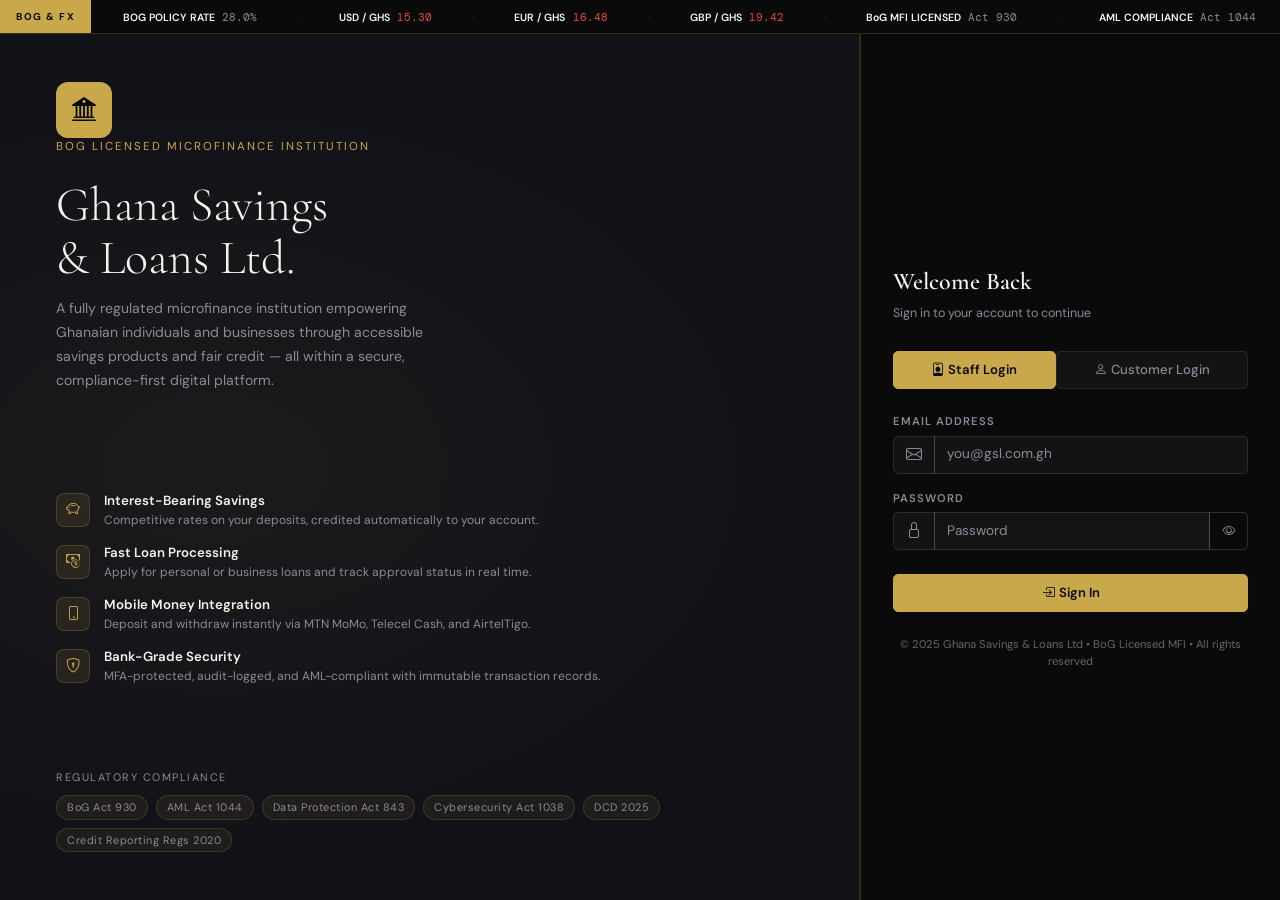
==== templates/index.html @ 499c1f35 "feat: loan officer commission system - dynamic rates, policies, UI - PATCH /loans/products/{id} - ad" ====
<!DOCTYPE html>
<html lang="en">
<head>
  <meta charset="UTF-8">
  <meta name="viewport" content="width=device-width, initial-scale=1">
  <title>Ghana Savings &amp; Loans — Secure Portal</title>
  <link href="https://cdn.jsdelivr.net/npm/bootstrap@5.3.2/dist/css/bootstrap.min.css" rel="stylesheet">
  <link href="https://cdn.jsdelivr.net/npm/bootstrap-icons@1.11.3/font/bootstrap-icons.min.css" rel="stylesheet">
  <link href="/static/css/style.css" rel="stylesheet">
  <style>
    body { background: var(--dark); }
  </style>
</head>
<body class="login-page-body">

<!-- Ticker Bar -->
<div class="ticker-bar">
  <div class="ticker-label">BOG &amp; FX</div>
  <div class="ticker-track">
    <div class="ticker-inner">
      <span class="tick-item"><span class="tick-sym">BOG POLICY RATE</span><span class="tick-val tick-nc">28.0%</span></span>
      <span class="tick-divider">·</span>
      <span class="tick-item"><span class="tick-sym">USD / GHS</span><span class="tick-val tick-dn">15.30</span></span>
      <span class="tick-divider">·</span>
      <span class="tick-item"><span class="tick-sym">EUR / GHS</span><span class="tick-val tick-dn">16.48</span></span>
      <span class="tick-divider">·</span>
      <span class="tick-item"><span class="tick-sym">GBP / GHS</span><span class="tick-val tick-dn">19.42</span></span>
      <span class="tick-divider">·</span>
      <span class="tick-item"><span class="tick-sym">BoG MFI LICENSED</span><span class="tick-val tick-nc">Act 930</span></span>
      <span class="tick-divider">·</span>
      <span class="tick-item"><span class="tick-sym">AML COMPLIANCE</span><span class="tick-val tick-nc">Act 1044</span></span>
      <span class="tick-divider">·</span>
      <span class="tick-item"><span class="tick-sym">DATA RESIDENCY</span><span class="tick-val tick-nc">Act 843</span></span>
      <span class="tick-divider">·</span>
      <span class="tick-item"><span class="tick-sym">CREDIT REPORTING</span><span class="tick-val tick-nc">Regs 2020</span></span>
      <span class="tick-divider">·</span>
      <span class="tick-item"><span class="tick-sym">CYBERSECURITY</span><span class="tick-val tick-nc">Act 1038</span></span>
      <span class="tick-divider">·</span>
      <span class="tick-item"><span class="tick-sym">DCD</span><span class="tick-val tick-nc">2025 COMPLIANT</span></span>
      <span class="tick-divider">·</span>
      <!-- Duplicate for seamless loop -->
      <span class="tick-item"><span class="tick-sym">BOG POLICY RATE</span><span class="tick-val tick-nc">28.0%</span></span>
      <span class="tick-divider">·</span>
      <span class="tick-item"><span class="tick-sym">USD / GHS</span><span class="tick-val tick-dn">15.30</span></span>
      <span class="tick-divider">·</span>
      <span class="tick-item"><span class="tick-sym">EUR / GHS</span><span class="tick-val tick-dn">16.48</span></span>
      <span class="tick-divider">·</span>
      <span class="tick-item"><span class="tick-sym">GBP / GHS</span><span class="tick-val tick-dn">19.42</span></span>
      <span class="tick-divider">·</span>
      <span class="tick-item"><span class="tick-sym">BoG MFI LICENSED</span><span class="tick-val tick-nc">Act 930</span></span>
      <span class="tick-divider">·</span>
      <span class="tick-item"><span class="tick-sym">AML COMPLIANCE</span><span class="tick-val tick-nc">Act 1044</span></span>
      <span class="tick-divider">·</span>
      <span class="tick-item"><span class="tick-sym">DATA RESIDENCY</span><span class="tick-val tick-nc">Act 843</span></span>
      <span class="tick-divider">·</span>
      <span class="tick-item"><span class="tick-sym">CREDIT REPORTING</span><span class="tick-val tick-nc">Regs 2020</span></span>
      <span class="tick-divider">·</span>
      <span class="tick-item"><span class="tick-sym">CYBERSECURITY</span><span class="tick-val tick-nc">Act 1038</span></span>
      <span class="tick-divider">·</span>
      <span class="tick-item"><span class="tick-sym">DCD</span><span class="tick-val tick-nc">2025 COMPLIANT</span></span>
      <span class="tick-divider">·</span>
    </div>
  </div>
</div>

<!-- Login Layout -->
<div class="login-wrapper">

  <!-- ── Left: Hero Panel ── -->
  <div class="login-hero">
    <!-- Brand -->
    <div class="login-hero-brand">
      <div class="login-hero-logo">
        <i class="bi bi-bank2"></i>
      </div>
      <span class="hero-tag">BoG Licensed Microfinance Institution</span>
      <h1>Ghana Savings<br>&amp; Loans Ltd.</h1>
      <p>A fully regulated microfinance institution empowering Ghanaian individuals and businesses through accessible savings products and fair credit — all within a secure, compliance-first digital platform.</p>
    </div>

    <!-- Feature highlights -->
    <div class="hero-features">
      <div class="hero-feature-item">
        <div class="hero-feature-icon"><i class="bi bi-piggy-bank"></i></div>
        <div>
          <h6>Interest-Bearing Savings</h6>
          <p>Competitive rates on your deposits, credited automatically to your account.</p>
        </div>
      </div>
      <div class="hero-feature-item">
        <div class="hero-feature-icon"><i class="bi bi-cash-coin"></i></div>
        <div>
          <h6>Fast Loan Processing</h6>
          <p>Apply for personal or business loans and track approval status in real time.</p>
        </div>
      </div>
      <div class="hero-feature-item">
        <div class="hero-feature-icon"><i class="bi bi-phone"></i></div>
        <div>
          <h6>Mobile Money Integration</h6>
          <p>Deposit and withdraw instantly via MTN MoMo, Telecel Cash, and AirtelTigo.</p>
        </div>
      </div>
      <div class="hero-feature-item">
        <div class="hero-feature-icon"><i class="bi bi-shield-lock"></i></div>
        <div>
          <h6>Bank-Grade Security</h6>
          <p>MFA-protected, audit-logged, and AML-compliant with immutable transaction records.</p>
        </div>
      </div>
    </div>

    <!-- Compliance footer -->
    <div>
      <div style="font-size:0.68rem;text-transform:uppercase;letter-spacing:1.5px;color:var(--grey);margin-bottom:0.6rem;">Regulatory Compliance</div>
      <div class="hero-compliance">
        <span class="compliance-pill">BoG Act 930</span>
        <span class="compliance-pill">AML Act 1044</span>
        <span class="compliance-pill">Data Protection Act 843</span>
        <span class="compliance-pill">Cybersecurity Act 1038</span>
        <span class="compliance-pill">DCD 2025</span>
        <span class="compliance-pill">Credit Reporting Regs 2020</span>
      </div>
    </div>
  </div>

  <!-- ── Right: Login Panel ── -->
  <div class="login-panel">

    <!-- Mobile-only brand -->
    <div class="d-lg-none mb-4 text-center">
      <div class="login-hero-logo mx-auto mb-3"><i class="bi bi-bank2"></i></div>
      <div style="font-family:'Cormorant Garamond',serif;font-size:1.4rem;color:var(--white);">Ghana Savings &amp; Loans</div>
    </div>

    <div class="login-panel-title">Welcome Back</div>
    <div class="login-panel-sub">Sign in to your account to continue</div>

    <!-- Tab selector -->
    <ul class="nav nav-pills nav-fill mb-4" id="loginTabs">
      <li class="nav-item">
        <a class="nav-link active" id="tab-staff" href="#" onclick="switchTab('staff');return false;">
          <i class="bi bi-person-badge me-1"></i>Staff Login
        </a>
      </li>
      <li class="nav-item">
        <a class="nav-link" id="tab-customer" href="#" onclick="switchTab('customer');return false;">
          <i class="bi bi-person me-1"></i>Customer Login
        </a>
      </li>
    </ul>

    <div id="errBox"></div>

    <!-- Staff login form -->
    <form id="staffForm" onsubmit="loginStaff(event)">
      <div class="mb-3">
        <label class="form-label">Email Address</label>
        <div class="input-group">
          <span class="input-group-text"><i class="bi bi-envelope"></i></span>
          <input type="email" id="staffEmail" class="form-control" placeholder="you@gsl.com.gh" required>
        </div>
      </div>
      <div class="mb-4">
        <label class="form-label">Password</label>
        <div class="input-group">
          <span class="input-group-text"><i class="bi bi-lock"></i></span>
          <input type="password" id="staffPass" class="form-control" placeholder="Password" required>
          <button class="btn btn-outline-secondary" type="button" onclick="togglePwd('staffPass',this)">
            <i class="bi bi-eye"></i>
          </button>
        </div>
      </div>
      <button type="submit" class="btn btn-gsl w-100 py-2">
        <span id="staffBtnText"><i class="bi bi-box-arrow-in-right me-1"></i>Sign In</span>
        <span id="staffBtnSpin" class="d-none"><span class="spinner-border spinner-border-sm me-1"></span>Signing in…</span>
      </button>
    </form>

    <!-- MFA form -->
    <form id="mfaForm" class="d-none" onsubmit="verifyMFA(event)">
      <div class="alert alert-info d-flex gap-2 align-items-center mb-4">
        <i class="bi bi-shield-lock-fill fs-5"></i>
        <span>Enter the 6-digit code from your authenticator app.</span>
      </div>
      <div class="mb-4">
        <label class="form-label">MFA Code</label>
        <input type="text" id="mfaCode" class="form-control form-control-lg text-center"
               style="font-family:'DM Mono',monospace;font-size:1.4rem;letter-spacing:0.3rem;"
               maxlength="6" pattern="\d{6}" placeholder="000000" inputmode="numeric" required>
      </div>
      <button type="submit" class="btn btn-gsl w-100 py-2">
        <i class="bi bi-shield-check me-1"></i>Verify &amp; Continue
      </button>
    </form>

    <!-- Customer login form -->
    <form id="customerForm" class="d-none" onsubmit="loginCustomer(event)">
      <div class="mb-3">
        <label class="form-label">Phone Number</label>
        <div class="input-group">
          <span class="input-group-text"><i class="bi bi-phone"></i></span>
          <input type="tel" id="custPhone" class="form-control" placeholder="024 000 0000" required>
        </div>
        <div class="form-text">Enter your Ghana phone number (e.g. 024xxxxxxx)</div>
      </div>
      <div class="mb-4">
        <label class="form-label">Password</label>
        <div class="input-group">
          <span class="input-group-text"><i class="bi bi-lock"></i></span>
          <input type="password" id="custPass" class="form-control" placeholder="Password" required>
          <button class="btn btn-outline-secondary" type="button" onclick="togglePwd('custPass',this)">
            <i class="bi bi-eye"></i>
          </button>
        </div>
      </div>
      <button type="submit" class="btn btn-gsl w-100 py-2">
        <span id="custBtnText"><i class="bi bi-box-arrow-in-right me-1"></i>Sign In</span>
        <span id="custBtnSpin" class="d-none"><span class="spinner-border spinner-border-sm me-1"></span>Signing in…</span>
      </button>
      <hr class="my-3">
      <p class="text-center small" style="color:var(--grey);">New customer?
        <a href="#" data-bs-toggle="modal" data-bs-target="#registerModal" style="color:var(--gold);">Register here</a>
      </p>
    </form>

    <div class="login-footer-text">
      &copy; 2025 Ghana Savings &amp; Loans Ltd &bull; BoG Licensed MFI &bull; All rights reserved
    </div>
  </div>
</div>

<!-- Customer Registration Modal -->
<div class="modal fade" id="registerModal" tabindex="-1">
  <div class="modal-dialog">
    <div class="modal-content">
      <div class="modal-header">
        <h5 class="modal-title"><i class="bi bi-person-plus me-2 text-gold"></i>New Customer Registration</h5>
        <button class="btn-close" data-bs-dismiss="modal"></button>
      </div>
      <form id="registerForm" onsubmit="registerCustomer(event)">
        <div class="modal-body">
          <div id="regErr"></div>
          <div class="row g-3">
            <div class="col-6">
              <label class="form-label">First Name</label>
              <input type="text" id="regFirst" class="form-control" required>
            </div>
            <div class="col-6">
              <label class="form-label">Last Name</label>
              <input type="text" id="regLast" class="form-control" required>
            </div>
            <div class="col-12">
              <label class="form-label">Ghana Card Number</label>
              <input type="text" id="regCard" class="form-control" placeholder="GHA-XXXXXXXXX-X" required>
            </div>
            <div class="col-12">
              <label class="form-label">Phone Number</label>
              <input type="tel" id="regPhone" class="form-control" placeholder="024xxxxxxx" required>
            </div>
            <div class="col-12">
              <label class="form-label">Password</label>
              <input type="password" id="regPass" class="form-control"
                     placeholder="Min 6 characters" minlength="6" required>
            </div>
          </div>
        </div>
        <div class="modal-footer">
          <button class="btn btn-secondary" data-bs-dismiss="modal">Cancel</button>
          <button type="submit" class="btn btn-gsl">
            <i class="bi bi-person-check me-1"></i>Register
          </button>
        </div>
      </form>
    </div>
  </div>
</div>

<script src="https://cdn.jsdelivr.net/npm/bootstrap@5.3.2/dist/js/bootstrap.bundle.min.js"></script>
<script src="/static/js/app.js"></script>
<script>
'use strict';

let currentTab = 'staff';
let pendingEmail = '';

function switchTab(tab) {
  currentTab = tab;
  document.getElementById('staffForm').classList.toggle('d-none', tab !== 'staff');
  document.getElementById('mfaForm').classList.toggle('d-none', true);
  document.getElementById('customerForm').classList.toggle('d-none', tab !== 'customer');
  document.getElementById('tab-staff').classList.toggle('active', tab === 'staff');
  document.getElementById('tab-customer').classList.toggle('active', tab === 'customer');
  document.getElementById('errBox').innerHTML = '';
}

function showErr(msg) {
  document.getElementById('errBox').innerHTML =
    `<div class="alert alert-danger d-flex gap-2 align-items-center mb-3">
      <i class="bi bi-exclamation-triangle-fill"></i><span>${msg}</span></div>`;
}

function togglePwd(id, btn) {
  const inp = document.getElementById(id);
  const show = inp.type === 'password';
  inp.type = show ? 'text' : 'password';
  btn.innerHTML = show ? '<i class="bi bi-eye-slash"></i>' : '<i class="bi bi-eye"></i>';
}

async function loginStaff(e) {
  e.preventDefault();
  document.getElementById('errBox').innerHTML = '';
  const btnT = document.getElementById('staffBtnText');
  const btnS = document.getElementById('staffBtnSpin');
  btnT.classList.add('d-none'); btnS.classList.remove('d-none');
  try {
    const data = await api('POST', '/auth/login', {
      email: document.getElementById('staffEmail').value,
      password: document.getElementById('staffPass').value,
    });
    if (data.mfa_required) {
      pendingEmail = document.getElementById('staffEmail').value;
      document.getElementById('staffForm').classList.add('d-none');
      document.getElementById('mfaForm').classList.remove('d-none');
    } else {
      Auth.setToken(data.access_token);
      Auth.setRefresh(data.refresh_token);
      redirectStaff(data.access_token);
    }
  } catch (err) {
    showErr(err.message);
  } finally {
    btnT.classList.remove('d-none'); btnS.classList.add('d-none');
  }
}

async function verifyMFA(e) {
  e.preventDefault();
  document.getElementById('errBox').innerHTML = '';
  try {
    const data = await api('POST', '/auth/mfa/verify', {
      email: pendingEmail,
      totp_code: document.getElementById('mfaCode').value,
    });
    Auth.setToken(data.access_token);
    Auth.setRefresh(data.refresh_token);
    redirectStaff(data.access_token);
  } catch (err) {
    showErr(err.message);
  }
}

function redirectStaff(token) {
  const payload = JSON.parse(atob(token.split('.')[1]));
  const roles = payload.roles || [];
  if (roles.includes('SUPER_ADMIN') || roles.includes('ADMIN')) {
    location.href = '/admin';
  } else {
    location.href = '/staff';
  }
}

async function loginCustomer(e) {
  e.preventDefault();
  document.getElementById('errBox').innerHTML = '';
  const btnT = document.getElementById('custBtnText');
  const btnS = document.getElementById('custBtnSpin');
  btnT.classList.add('d-none'); btnS.classList.remove('d-none');
  try {
    const data = await api('POST', '/auth/customer/login', {
      phone: document.getElementById('custPhone').value,
      password: document.getElementById('custPass').value,
    });
    Auth.setToken(data.access_token);
    Auth.setRefresh(data.refresh_token);
    location.href = '/customer';
  } catch (err) {
    showErr(err.message);
  } finally {
    btnT.classList.remove('d-none'); btnS.classList.add('d-none');
  }
}

async function registerCustomer(e) {
  e.preventDefault();
  document.getElementById('regErr').innerHTML = '';
  try {
    const data = await api('POST', '/auth/customer/register', {
      first_name: document.getElementById('regFirst').value,
      last_name: document.getElementById('regLast').value,
      ghana_card_number: document.getElementById('regCard').value,
      phone: document.getElementById('regPhone').value,
      password: document.getElementById('regPass').value,
    });
    Auth.setToken(data.access_token);
    Auth.setRefresh(data.refresh_token);
    location.href = '/customer';
  } catch (err) {
    document.getElementById('regErr').innerHTML =
      `<div class="alert alert-danger">${err.message}</div>`;
  }
}

// Redirect if already logged in
if (Auth.getToken() && !Auth.isExpired()) {
  if (Auth.isCustomer()) location.href = '/customer';
  else if (Auth.isAdmin()) location.href = '/admin';
  else location.href = '/staff';
}
</script>
</body>
</html>
---- static/css/style.css ----
@import url('https://fonts.googleapis.com/css2?family=Cormorant+Garamond:wght@300;400;600;700&family=DM+Sans:wght@300;400;500;600&family=DM+Mono:wght@400;500&display=swap');

/* ═══════════════════════════════════════════════════
   Ghana Savings & Loans — Premium Dark Theme
   Design language: Zagadat Capital
═══════════════════════════════════════════════════ */
:root {
  --dark:    #0A0A0A;
  --dark2:   #111118;
  --surface: #16161F;
  --surface2:#1E1E2A;
  --gold:    #C9A84C;
  --gold2:   #E8C96D;
  --green:   #1a7a54;
  --white:   #F5F5F0;
  --grey:    #8A8A9A;
  --light:   #E8E8EC;
  --border:  rgba(201,168,76,0.2);
  --red:     #E74C3C;
  --success: #27AE60;
  --sidebar-w: 250px;
}

*, *::before, *::after { box-sizing: border-box; margin: 0; padding: 0; }

html { scroll-behavior: smooth; }

body {
  background: var(--dark2);
  color: var(--white);
  font-family: 'DM Sans', 'Segoe UI', system-ui, sans-serif;
  font-size: 0.9rem;
  line-height: 1.5;
  -webkit-font-smoothing: antialiased;
}

/* ── Scrollbar ── */
::-webkit-scrollbar { width: 5px; height: 5px; }
::-webkit-scrollbar-track { background: var(--dark); }
::-webkit-scrollbar-thumb { background: var(--gold); border-radius: 3px; }

/* ── Typography ── */
h1, h2, h3, .serif {
  font-family: 'Cormorant Garamond', serif;
  font-weight: 600;
  color: var(--white);
}
.mono, .font-monospace { font-family: 'DM Mono', monospace !important; }

/* ════════════════════════════════════════════════
   TICKER BAR
════════════════════════════════════════════════ */
.ticker-bar {
  height: 34px;
  background: var(--dark);
  border-bottom: 1px solid var(--border);
  display: flex;
  align-items: center;
  overflow: hidden;
  position: fixed;
  top: 0; left: 0; right: 0;
  z-index: 300;
}

.ticker-label {
  flex-shrink: 0;
  background: var(--gold);
  color: var(--dark);
  height: 100%;
  padding: 0 16px;
  display: flex;
  align-items: center;
  font-size: 10px;
  font-weight: 700;
  letter-spacing: 1.5px;
  text-transform: uppercase;
  white-space: nowrap;
}

.ticker-track { flex: 1; overflow: hidden; }

.ticker-inner {
  display: inline-flex;
  gap: 2.5rem;
  animation: ticker-scroll 50s linear infinite;
  white-space: nowrap;
  padding: 0 2rem;
}
.ticker-inner:hover { animation-play-state: paused; }

@keyframes ticker-scroll {
  0%   { transform: translateX(0); }
  100% { transform: translateX(-50%); }
}

.tick-item {
  display: inline-flex;
  align-items: center;
  gap: 0.45rem;
  font-size: 10.5px;
  color: var(--grey);
}
.tick-item .tick-sym { color: var(--white); font-weight: 600; }
.tick-item .tick-val { font-family: 'DM Mono', monospace; }
.tick-item .tick-up  { color: var(--success); }
.tick-item .tick-dn  { color: var(--red); }
.tick-item .tick-nc  { color: var(--grey); }
.tick-divider { color: rgba(201,168,76,0.35); font-size: 10px; }

/* ════════════════════════════════════════════════
   SIDEBAR (Staff & Admin)
════════════════════════════════════════════════ */
.sidebar {
  width: var(--sidebar-w);
  height: calc(100vh - 34px);
  background: var(--dark);
  border-right: 1px solid var(--border);
  position: fixed;
  top: 34px; left: 0;
  z-index: 100;
  display: flex;
  flex-direction: column;
  overflow-y: auto;
}

.sidebar-brand {
  padding: 1.25rem 1rem;
  border-bottom: 1px solid var(--border);
  flex-shrink: 0;
}

.sidebar-nav { padding: 0.6rem 0; flex: 1; }
.sidebar-nav .nav-item { margin: 1px 10px; }
.sidebar-nav .nav-link {
  color: var(--grey);
  border-radius: 6px;
  padding: 0.55rem 1rem;
  display: flex;
  align-items: center;
  gap: 10px;
  font-size: 0.82rem;
  font-weight: 500;
  letter-spacing: 0.02em;
  transition: all .18s;
  text-decoration: none;
  border-left: 2px solid transparent;
}
.sidebar-nav .nav-link i { font-size: 1rem; flex-shrink: 0; }
.sidebar-nav .nav-link:hover {
  background: rgba(201,168,76,0.08);
  color: var(--gold);
}
.sidebar-nav .nav-link.active {
  background: rgba(201,168,76,0.12);
  color: var(--gold);
  border-left-color: var(--gold);
}

.sidebar-footer {
  padding: 1rem;
  border-top: 1px solid var(--border);
  flex-shrink: 0;
}

/* ════════════════════════════════════════════════
   BRAND / LOGO
════════════════════════════════════════════════ */
.brand-logo {
  display: flex;
  align-items: center;
  gap: 10px;
  text-decoration: none !important;
}
.brand-logo .logo-box {
  width: 38px; height: 38px;
  background: var(--gold);
  border-radius: 7px;
  display: flex;
  align-items: center;
  justify-content: center;
  color: var(--dark);
  font-weight: 900;
  font-size: 1rem;
  flex-shrink: 0;
}
.brand-logo .logo-text { line-height: 1.15; }
.brand-logo .logo-text strong {
  color: var(--white);
  font-size: 0.9rem;
  display: block;
  font-family: 'Cormorant Garamond', serif;
  font-weight: 600;
  letter-spacing: 0.4px;
}
.brand-logo .logo-text small { color: var(--grey); font-size: 0.7rem; }

/* ════════════════════════════════════════════════
   MAIN CONTENT (Staff / Admin)
════════════════════════════════════════════════ */
.main-content {
  margin-left: var(--sidebar-w);
  padding: 1.75rem 2rem;
  min-height: calc(100vh - 34px);
  margin-top: 34px;
}

/* ════════════════════════════════════════════════
   TOP NAVBAR (Customer portal)
════════════════════════════════════════════════ */
.top-navbar {
  height: 60px;
  background: rgba(10,10,10,0.95);
  backdrop-filter: blur(14px);
  -webkit-backdrop-filter: blur(14px);
  border-bottom: 1px solid var(--border);
  padding: 0 1.75rem;
  display: flex;
  align-items: center;
  justify-content: space-between;
  position: sticky;
  top: 0;
  z-index: 100;
}
.top-navbar .nav { gap: 2px; }
.top-navbar .nav-link {
  color: var(--grey);
  padding: 0.35rem 0.85rem;
  border-radius: 5px;
  font-size: 0.8rem;
  font-weight: 500;
  transition: all .18s;
  text-decoration: none;
}
.top-navbar .nav-link:hover,
.top-navbar .nav-link.active {
  color: var(--gold);
  background: rgba(201,168,76,0.08);
}

/* ════════════════════════════════════════════════
   SECTION TITLES
════════════════════════════════════════════════ */
.section-title {
  font-family: 'Cormorant Garamond', serif;
  font-weight: 600;
  font-size: 1.65rem;
  color: var(--white);
  margin-bottom: 1.25rem;
  padding-bottom: 0.75rem;
  border-bottom: 1px solid var(--border);
}

/* ════════════════════════════════════════════════
   CARDS
════════════════════════════════════════════════ */
.card {
  background: var(--surface) !important;
  border: 1px solid var(--border) !important;
  border-radius: 8px !important;
  box-shadow: none !important;
  color: var(--white);
}
.card-header {
  background: transparent !important;
  border-bottom: 1px solid var(--border) !important;
  font-weight: 500;
  font-size: 0.82rem;
  color: var(--white);
  letter-spacing: 0.3px;
  padding: 0.9rem 1.25rem;
}
.card-footer {
  background: transparent !important;
  border-top: 1px solid var(--border) !important;
  color: var(--grey);
  font-size: 0.78rem;
}
.card-body { color: var(--white); }

/* ════════════════════════════════════════════════
   STAT CARDS
════════════════════════════════════════════════ */
.stat-card {
  background: var(--surface) !important;
  border: 1px solid var(--border) !important;
  border-radius: 8px !important;
  padding: 1.25rem 1.5rem;
  display: flex;
  align-items: center;
  gap: 1rem;
  box-shadow: none !important;
  color: var(--white);
}
.stat-icon {
  width: 48px; height: 48px;
  border-radius: 8px;
  display: flex;
  align-items: center;
  justify-content: center;
  font-size: 1.25rem;
  flex-shrink: 0;
}
.stat-icon.green  { background: rgba(39,174,96,0.12);  color: #4ade80; }
.stat-icon.blue   { background: rgba(79,135,245,0.12); color: #93c5fd; }
.stat-icon.amber  { background: rgba(201,168,76,0.12); color: var(--gold); }
.stat-icon.red    { background: rgba(231,76,60,0.12);  color: #f87171; }
.stat-icon.purple { background: rgba(124,58,237,0.12); color: #c4b5fd; }

.stat-card .stat-value {
  font-family: 'Cormorant Garamond', serif;
  font-size: 1.9rem;
  font-weight: 600;
  color: var(--white);
  line-height: 1;
}
.stat-card .stat-label {
  font-size: 0.73rem;
  color: var(--grey);
  margin-top: 4px;
  letter-spacing: 0.5px;
  text-transform: uppercase;
}

/* ════════════════════════════════════════════════
   BALANCE CARD (Customer)
════════════════════════════════════════════════ */
.balance-card {
  background: linear-gradient(135deg, #16161F 0%, #1E1E2A 100%);
  border: 1px solid var(--border) !important;
  border-top: 2px solid var(--gold) !important;
  border-radius: 8px;
  padding: 1.75rem 2rem;
  color: var(--white);
  position: relative;
  overflow: hidden;
}
.balance-card::after {
  content: '';
  position: absolute;
  top: -50px; right: -50px;
  width: 160px; height: 160px;
  border-radius: 50%;
  background: rgba(201,168,76,0.04);
  pointer-events: none;
}
.balance-card .balance-label {
  font-size: 0.7rem;
  text-transform: uppercase;
  letter-spacing: 2px;
  color: var(--grey);
  margin-bottom: 0.4rem;
}
.balance-card .balance-amount {
  font-family: 'Cormorant Garamond', serif;
  font-size: 2.6rem;
  font-weight: 600;
  color: var(--white);
  margin-bottom: 0.3rem;
  line-height: 1;
}
.balance-card .account-num {
  font-size: 0.75rem;
  color: var(--grey);
  font-family: 'DM Mono', monospace;
  margin-bottom: 1.25rem;
}

/* ════════════════════════════════════════════════
   LOAN MINI CARD
════════════════════════════════════════════════ */
.loan-mini-card {
  background: var(--surface2);
  border: 1px solid var(--border);
  border-radius: 8px;
  padding: 1rem 1.25rem;
  color: var(--white);
  display: flex;
  align-items: center;
  gap: 1rem;
}
.loan-mini-icon {
  width: 44px; height: 44px;
  border-radius: 8px;
  background: rgba(201,168,76,0.1);
  color: var(--gold);
  display: flex; align-items: center; justify-content: center;
  font-size: 1.2rem;
  flex-shrink: 0;
}

/* ════════════════════════════════════════════════
   TABLES
════════════════════════════════════════════════ */
.table { color: var(--white) !important; margin-bottom: 0; }
.table thead th {
  background: rgba(255,255,255,0.03) !important;
  font-size: 0.7rem;
  text-transform: uppercase;
  letter-spacing: 1px;
  color: var(--grey) !important;
  font-weight: 600;
  border-bottom: 1px solid var(--border) !important;
  padding: 0.65rem 0.85rem;
  white-space: nowrap;
}
.table td {
  vertical-align: middle;
  font-size: 0.82rem;
  border-bottom: 1px solid rgba(201,168,76,0.06) !important;
  color: var(--white);
  padding: 0.6rem 0.85rem;
}
.table-hover > tbody > tr:hover > * {
  background: rgba(201,168,76,0.05) !important;
  color: var(--white) !important;
}
.table-responsive { border: none !important; }

/* ════════════════════════════════════════════════
   BADGES
════════════════════════════════════════════════ */
.badge {
  font-size: 10px;
  font-weight: 500;
  letter-spacing: 0.4px;
  padding: 3px 10px;
  border-radius: 20px;
}
.badge.bg-success   { background: rgba(39,174,96,0.18) !important;  color: #4ade80 !important;  border: 1px solid rgba(39,174,96,0.3); }
.badge.bg-warning   { background: rgba(201,168,76,0.18) !important; color: var(--gold) !important; border: 1px solid rgba(201,168,76,0.3); }
.badge.bg-danger    { background: rgba(231,76,60,0.18) !important;  color: #f87171 !important;  border: 1px solid rgba(231,76,60,0.3); }
.badge.bg-info      { background: rgba(79,135,245,0.18) !important; color: #93c5fd !important;  border: 1px solid rgba(79,135,245,0.3); }
.badge.bg-primary   { background: rgba(79,135,245,0.18) !important; color: #93c5fd !important;  border: 1px solid rgba(79,135,245,0.3); }
.badge.bg-secondary { background: rgba(255,255,255,0.07) !important; color: var(--grey) !important; border: 1px solid rgba(255,255,255,0.1); }
.badge.bg-dark      { background: rgba(255,255,255,0.09) !important; color: var(--light) !important; border: 1px solid rgba(255,255,255,0.12); }
.badge.bg-gsl       { background: rgba(26,122,84,0.2) !important;   color: #4ade80 !important;  border: 1px solid rgba(26,122,84,0.3); }

/* ════════════════════════════════════════════════
   BUTTONS
════════════════════════════════════════════════ */
.btn { border-radius: 5px; font-size: 0.82rem; font-weight: 500; transition: all .18s; }

.btn-gsl, .btn-primary {
  background: var(--gold) !important;
  border-color: var(--gold) !important;
  color: var(--dark) !important;
  font-weight: 600;
  padding: 7px 18px;
}
.btn-gsl:hover, .btn-primary:hover {
  background: var(--gold2) !important;
  border-color: var(--gold2) !important;
  color: var(--dark) !important;
}

.btn-secondary {
  background: transparent !important;
  border-color: rgba(255,255,255,0.15) !important;
  color: var(--grey) !important;
}
.btn-secondary:hover {
  background: rgba(255,255,255,0.06) !important;
  color: var(--white) !important;
  border-color: rgba(255,255,255,0.25) !important;
}

.btn-outline-secondary {
  border-color: rgba(255,255,255,0.15) !important;
  color: var(--grey) !important;
  background: transparent !important;
}
.btn-outline-secondary:hover {
  background: rgba(255,255,255,0.06) !important;
  color: var(--white) !important;
  border-color: rgba(255,255,255,0.25) !important;
}

.btn-outline-light {
  border-color: rgba(255,255,255,0.2) !important;
  color: rgba(245,245,240,0.7) !important;
  background: transparent !important;
}
.btn-outline-light:hover {
  background: rgba(255,255,255,0.08) !important;
  color: var(--white) !important;
}

.btn-outline-primary {
  border-color: rgba(79,135,245,0.4) !important;
  color: #93c5fd !important;
  background: transparent !important;
}
.btn-outline-primary:hover { background: rgba(79,135,245,0.1) !important; }

.btn-outline-success {
  border-color: rgba(39,174,96,0.4) !important;
  color: #4ade80 !important;
  background: transparent !important;
}
.btn-outline-success:hover { background: rgba(39,174,96,0.1) !important; }

.btn-outline-warning {
  border-color: rgba(201,168,76,0.4) !important;
  color: var(--gold) !important;
  background: transparent !important;
}
.btn-outline-warning:hover { background: rgba(201,168,76,0.1) !important; }

.btn-outline-danger {
  border-color: rgba(231,76,60,0.4) !important;
  color: #f87171 !important;
  background: transparent !important;
}
.btn-outline-danger:hover { background: rgba(231,76,60,0.1) !important; }

.btn-danger {
  background: rgba(231,76,60,0.15) !important;
  border-color: rgba(231,76,60,0.4) !important;
  color: #f87171 !important;
}
.btn-danger:hover { background: rgba(231,76,60,0.25) !important; }

.btn-success {
  background: rgba(39,174,96,0.15) !important;
  border-color: rgba(39,174,96,0.4) !important;
  color: #4ade80 !important;
}
.btn-success:hover { background: rgba(39,174,96,0.25) !important; }

.btn-sm  { padding: 5px 13px !important; font-size: 0.78rem !important; }
.btn-xs  { padding: 3px 10px !important; font-size: 0.72rem !important; border-radius: 4px !important; }

.btn-close { filter: invert(1) opacity(0.6); }
.btn-close:hover { filter: invert(1) opacity(1); }

/* ════════════════════════════════════════════════
   FORMS
════════════════════════════════════════════════ */
.form-control, .form-select {
  background: rgba(255,255,255,0.04) !important;
  border: 1px solid rgba(255,255,255,0.1) !important;
  color: var(--white) !important;
  border-radius: 5px;
  font-size: 0.85rem;
}
.form-control::placeholder { color: var(--grey) !important; opacity: 1; }
.form-control:focus, .form-select:focus {
  background: rgba(201,168,76,0.04) !important;
  border-color: var(--gold) !important;
  color: var(--white) !important;
  box-shadow: 0 0 0 2px rgba(201,168,76,0.15) !important;
  outline: none;
}
.form-select option { background: var(--surface2); color: var(--white); }
.form-label {
  font-size: 0.7rem;
  text-transform: uppercase;
  letter-spacing: 1px;
  color: var(--grey);
  font-weight: 600;
  margin-bottom: 6px;
  display: block;
}
.form-text { font-size: 0.7rem; color: var(--grey); margin-top: 4px; }
.form-check-input {
  background-color: rgba(255,255,255,0.05);
  border-color: rgba(255,255,255,0.2);
}
.form-check-input:checked {
  background-color: var(--gold);
  border-color: var(--gold);
}
.form-check-label { color: var(--grey); font-size: 0.82rem; }
.form-check-label.fw-semibold.text-danger { color: #f87171 !important; }

.input-group-text {
  background: rgba(255,255,255,0.04) !important;
  border: 1px solid rgba(255,255,255,0.1) !important;
  color: var(--grey) !important;
}

/* ════════════════════════════════════════════════
   ALERTS
════════════════════════════════════════════════ */
.alert { border-radius: 6px; font-size: 0.83rem; }
.alert-success { background: rgba(39,174,96,0.1) !important;  border-color: rgba(39,174,96,0.25) !important;  color: #4ade80 !important; }
.alert-danger  { background: rgba(231,76,60,0.1) !important;  border-color: rgba(231,76,60,0.25) !important;  color: #f87171 !important; }
.alert-warning { background: rgba(201,168,76,0.1) !important; border-color: rgba(201,168,76,0.25) !important; color: var(--gold) !important; }
.alert-info    { background: rgba(79,135,245,0.1) !important; border-color: rgba(79,135,245,0.25) !important; color: #93c5fd !important; }

/* ════════════════════════════════════════════════
   MODALS
════════════════════════════════════════════════ */
.modal-content {
  background: var(--surface) !important;
  border: 1px solid var(--border) !important;
  border-radius: 10px !important;
  color: var(--white) !important;
}
.modal-header {
  border-bottom: 1px solid var(--border) !important;
  padding: 1rem 1.25rem;
}
.modal-title { font-size: 0.95rem; font-weight: 600; color: var(--white); }
.modal-footer { border-top: 1px solid var(--border) !important; padding: 0.75rem 1.25rem; }
.modal-backdrop { background: #000 !important; }
.modal-backdrop.show { opacity: 0.75 !important; }

/* ════════════════════════════════════════════════
   NAV PILLS (tabs)
════════════════════════════════════════════════ */
.nav-pills .nav-link {
  background: rgba(255,255,255,0.04);
  border: 1px solid rgba(255,255,255,0.08);
  color: var(--grey);
  border-radius: 5px;
  font-size: 0.82rem;
  font-weight: 500;
  transition: all .18s;
  text-decoration: none;
}
.nav-pills .nav-link.active,
.nav-pills .show > .nav-link {
  background: var(--gold) !important;
  color: var(--dark) !important;
  border-color: var(--gold) !important;
  font-weight: 600;
}

/* ════════════════════════════════════════════════
   LOGIN PAGE
════════════════════════════════════════════════ */
.login-page-body {
  background: var(--dark);
  min-height: 100vh;
  display: flex;
  flex-direction: column;
}
.login-wrapper {
  flex: 1;
  display: grid;
  grid-template-columns: 1fr 420px;
  min-height: calc(100vh - 34px);
  margin-top: 34px;
}
.login-hero {
  background: var(--dark2);
  border-right: 1px solid var(--border);
  padding: 3rem 3.5rem;
  display: flex;
  flex-direction: column;
  justify-content: space-between;
  position: relative;
  overflow: hidden;
}
.login-hero::before {
  content: '';
  position: absolute;
  top: 0; left: 0; right: 0; bottom: 0;
  background: radial-gradient(ellipse at 25% 50%, rgba(201,168,76,0.06) 0%, transparent 65%);
  pointer-events: none;
}
.login-hero-brand h1 {
  font-family: 'Cormorant Garamond', serif;
  font-size: 3rem;
  font-weight: 300;
  line-height: 1.1;
  margin-top: 1.5rem;
  margin-bottom: 0.75rem;
}
.login-hero-brand .hero-tag {
  font-size: 0.72rem;
  text-transform: uppercase;
  letter-spacing: 2px;
  color: var(--gold);
  display: block;
  margin-bottom: 0.25rem;
}
.login-hero-brand p {
  color: var(--grey);
  font-size: 0.88rem;
  max-width: 380px;
  line-height: 1.7;
  margin-top: 0.75rem;
}
.login-hero-logo {
  width: 56px; height: 56px;
  background: var(--gold);
  border-radius: 12px;
  display: flex; align-items: center; justify-content: center;
  color: var(--dark);
  font-size: 1.5rem;
}
.hero-features {
  display: flex;
  flex-direction: column;
  gap: 1rem;
}
.hero-feature-item {
  display: flex;
  align-items: flex-start;
  gap: 0.85rem;
}
.hero-feature-icon {
  width: 34px; height: 34px;
  border-radius: 8px;
  background: rgba(201,168,76,0.1);
  border: 1px solid var(--border);
  display: flex; align-items: center; justify-content: center;
  color: var(--gold);
  font-size: 0.9rem;
  flex-shrink: 0;
}
.hero-feature-item h6 {
  font-size: 0.83rem;
  font-weight: 600;
  color: var(--white);
  margin-bottom: 2px;
}
.hero-feature-item p {
  font-size: 0.75rem;
  color: var(--grey);
  margin: 0;
  line-height: 1.5;
}
.hero-compliance {
  display: flex;
  flex-wrap: wrap;
  gap: 0.5rem;
}
.compliance-pill {
  font-size: 0.68rem;
  padding: 3px 10px;
  border-radius: 20px;
  background: rgba(201,168,76,0.08);
  border: 1px solid var(--border);
  color: var(--grey);
  letter-spacing: 0.5px;
}

.login-panel {
  background: var(--dark);
  border-left: 1px solid var(--border);
  padding: 2.5rem 2rem;
  display: flex;
  flex-direction: column;
  justify-content: center;
  overflow-y: auto;
}
.login-panel-title {
  font-family: 'Cormorant Garamond', serif;
  font-size: 1.5rem;
  font-weight: 600;
  color: var(--white);
  margin-bottom: 0.25rem;
}
.login-panel-sub {
  font-size: 0.78rem;
  color: var(--grey);
  margin-bottom: 1.75rem;
}
.login-footer-text {
  font-size: 0.7rem;
  color: var(--grey);
  text-align: center;
  margin-top: 1.5rem;
  opacity: 0.7;
}

/* ════════════════════════════════════════════════
   UTILITY OVERRIDES
════════════════════════════════════════════════ */
.text-gsl     { color: var(--success) !important; }
.text-gold    { color: var(--gold) !important; }
.text-success { color: #4ade80 !important; }
.text-danger  { color: #f87171 !important; }
.text-muted   { color: var(--grey) !important; }
.text-white   { color: var(--white) !important; }
.text-white-50{ color: rgba(245,245,240,0.5) !important; }
.bg-gsl       { background: var(--gold) !important; }
.bg-white     { background: var(--surface) !important; }
.bg-light     { background: var(--surface2) !important; color: var(--white) !important; }
.bg-secondary { background: rgba(255,255,255,0.06) !important; }
.border-bottom{ border-bottom: 1px solid var(--border) !important; }
hr            { border-color: var(--border) !important; opacity: 1; }

/* links */
a { color: var(--gold); }
a:hover { color: var(--gold2); }

/* code */
code {
  background: rgba(255,255,255,0.06);
  color: var(--gold2);
  padding: 2px 6px;
  border-radius: 4px;
  font-family: 'DM Mono', monospace;
  font-size: 0.82em;
}

/* definition lists */
dt { color: var(--grey); font-weight: 500; }
dd { color: var(--white); }

/* spinner */
.spinner-overlay {
  position: fixed; inset: 0;
  background: rgba(0,0,0,0.55);
  z-index: 9999;
  display: flex; align-items: center; justify-content: center;
}
.spinner-border { color: var(--gold) !important; }

/* toast */
.toast {
  background: var(--surface) !important;
  border: 1px solid var(--border) !important;
  color: var(--white) !important;
}
.text-bg-success { background: rgba(39,174,96,0.92) !important; color: #fff !important; }
.text-bg-danger  { background: rgba(231,76,60,0.92) !important; color: #fff !important; }
.text-bg-warning { background: rgba(201,168,76,0.92) !important; color: var(--dark) !important; }
.toast-body { font-size: 0.82rem; }

/* display utilities */
.display-6 { font-size: 1.8rem; }

/* ════════════════════════════════════════════════
   RESPONSIVE
════════════════════════════════════════════════ */
@media (max-width: 992px) {
  .login-hero { display: none; }
  .login-wrapper { grid-template-columns: 1fr; }
  .login-panel { padding: 2rem 1.5rem; min-height: calc(100vh - 34px); justify-content: flex-start; padding-top: 3rem; }
}

@media (max-width: 768px) {
  .sidebar { transform: translateX(-100%); transition: transform 0.3s; }
  .main-content { margin-left: 0; padding: 1rem; }
  .top-navbar { padding: 0 1rem; }
  .ticker-bar { display: none; }
  .login-panel { padding: 1.5rem 1rem; }
  .balance-card .balance-amount { font-size: 2rem; }
  .section-title { font-size: 1.3rem; }
}
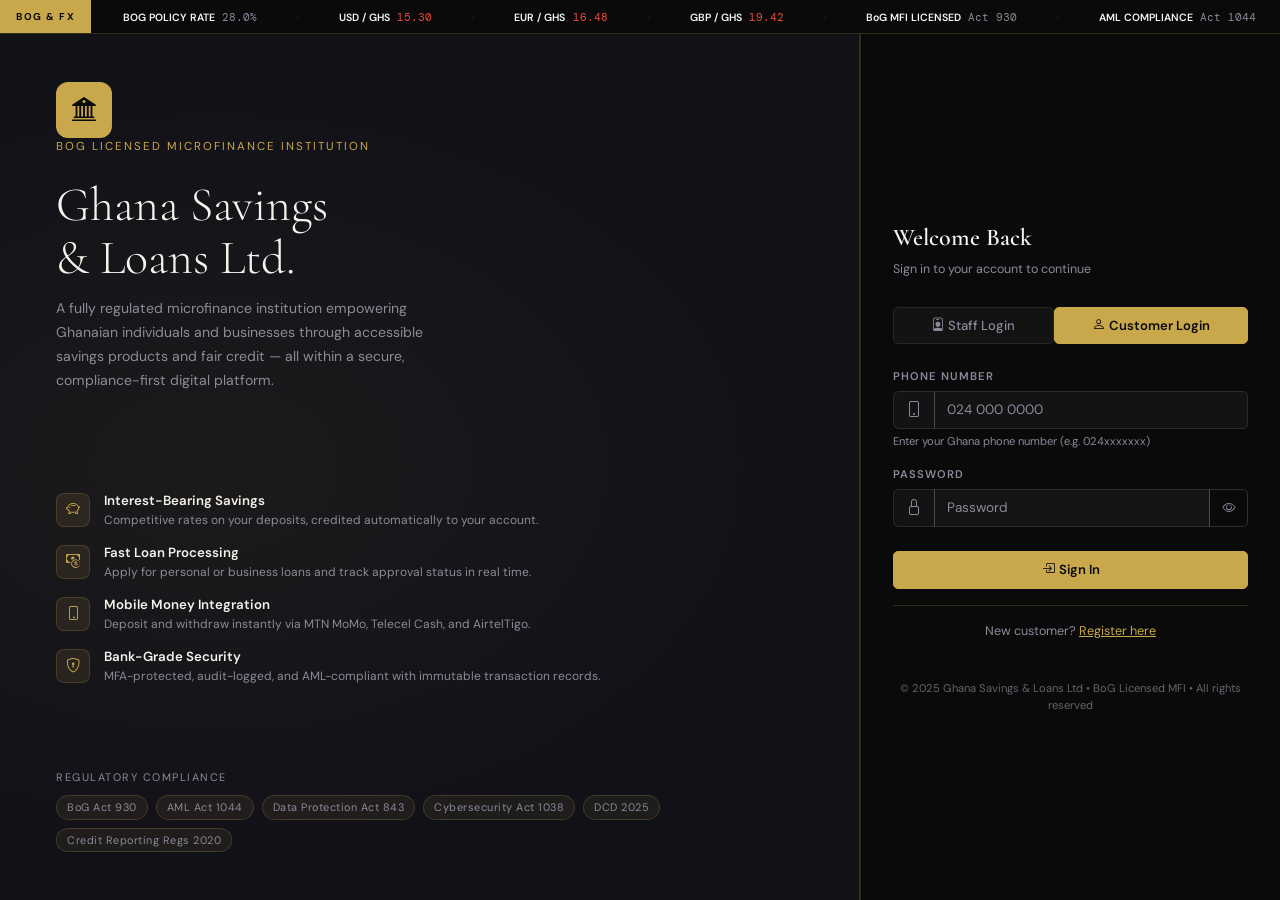
==== commit 58f7fadd: "fix: make customer login the default tab on the login page Co-Authored-By: Claude Sonnet 4.6 <norepl" ====
--- a/templates/index.html
+++ b/templates/index.html
@@ -139,12 +139,12 @@
     <!-- Tab selector -->
     <ul class="nav nav-pills nav-fill mb-4" id="loginTabs">
       <li class="nav-item">
-        <a class="nav-link active" id="tab-staff" href="#" onclick="switchTab('staff');return false;">
+        <a class="nav-link" id="tab-staff" href="#" onclick="switchTab('staff');return false;">
           <i class="bi bi-person-badge me-1"></i>Staff Login
         </a>
       </li>
       <li class="nav-item">
-        <a class="nav-link" id="tab-customer" href="#" onclick="switchTab('customer');return false;">
+        <a class="nav-link active" id="tab-customer" href="#" onclick="switchTab('customer');return false;">
           <i class="bi bi-person me-1"></i>Customer Login
         </a>
       </li>
@@ -153,7 +153,7 @@
     <div id="errBox"></div>
 
     <!-- Staff login form -->
-    <form id="staffForm" onsubmit="loginStaff(event)">
+    <form id="staffForm" class="d-none" onsubmit="loginStaff(event)">
       <div class="mb-3">
         <label class="form-label">Email Address</label>
         <div class="input-group">
@@ -195,7 +195,7 @@
     </form>
 
     <!-- Customer login form -->
-    <form id="customerForm" class="d-none" onsubmit="loginCustomer(event)">
+    <form id="customerForm" onsubmit="loginCustomer(event)">
       <div class="mb-3">
         <label class="form-label">Phone Number</label>
         <div class="input-group">
@@ -281,7 +281,7 @@
 <script>
 'use strict';
 
-let currentTab = 'staff';
+let currentTab = 'customer';
 let pendingEmail = '';
 
 function switchTab(tab) {
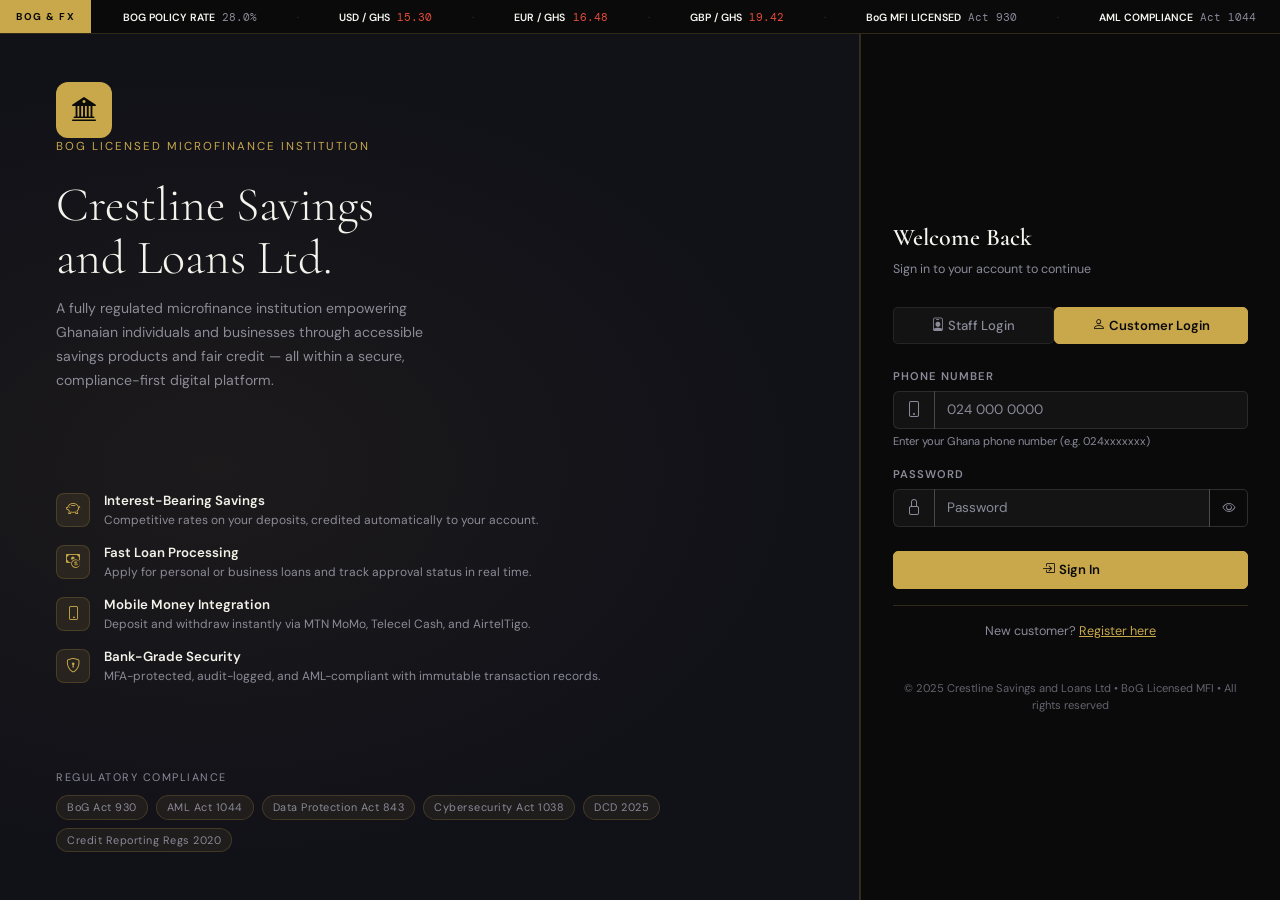
==== commit 45da2b0d: "feat: rebrand from Ghana Savings & Loans to Crestline Savings and Loans Co-Authored-By: Claude Sonne" ====
--- a/templates/index.html
+++ b/templates/index.html
@@ -3,7 +3,7 @@
 <head>
   <meta charset="UTF-8">
   <meta name="viewport" content="width=device-width, initial-scale=1">
-  <title>Ghana Savings &amp; Loans — Secure Portal</title>
+  <title>Crestline Savings and Loans — Secure Portal</title>
   <link href="https://cdn.jsdelivr.net/npm/bootstrap@5.3.2/dist/css/bootstrap.min.css" rel="stylesheet">
   <link href="https://cdn.jsdelivr.net/npm/bootstrap-icons@1.11.3/font/bootstrap-icons.min.css" rel="stylesheet">
   <link href="/static/css/style.css" rel="stylesheet">
@@ -74,7 +74,7 @@
         <i class="bi bi-bank2"></i>
       </div>
       <span class="hero-tag">BoG Licensed Microfinance Institution</span>
-      <h1>Ghana Savings<br>&amp; Loans Ltd.</h1>
+      <h1>Crestline Savings<br>and Loans Ltd.</h1>
       <p>A fully regulated microfinance institution empowering Ghanaian individuals and businesses through accessible savings products and fair credit — all within a secure, compliance-first digital platform.</p>
     </div>
 
@@ -130,7 +130,7 @@
     <!-- Mobile-only brand -->
     <div class="d-lg-none mb-4 text-center">
       <div class="login-hero-logo mx-auto mb-3"><i class="bi bi-bank2"></i></div>
-      <div style="font-family:'Cormorant Garamond',serif;font-size:1.4rem;color:var(--white);">Ghana Savings &amp; Loans</div>
+      <div style="font-family:'Cormorant Garamond',serif;font-size:1.4rem;color:var(--white);">Crestline Savings and Loans</div>
     </div>
 
     <div class="login-panel-title">Welcome Back</div>
@@ -225,7 +225,7 @@
     </form>
 
     <div class="login-footer-text">
-      &copy; 2025 Ghana Savings &amp; Loans Ltd &bull; BoG Licensed MFI &bull; All rights reserved
+      &copy; 2025 Crestline Savings and Loans Ltd &bull; BoG Licensed MFI &bull; All rights reserved
     </div>
   </div>
 </div>
--- a/static/css/style.css
+++ b/static/css/style.css
@@ -1,7 +1,7 @@
 @import url('https://fonts.googleapis.com/css2?family=Cormorant+Garamond:wght@300;400;600;700&family=DM+Sans:wght@300;400;500;600&family=DM+Mono:wght@400;500&display=swap');
 
 /* ═══════════════════════════════════════════════════
-   Ghana Savings & Loans — Premium Dark Theme
+   Crestline Savings and Loans — Premium Dark Theme
    Design language: Zagadat Capital
 ═══════════════════════════════════════════════════ */
 :root {
